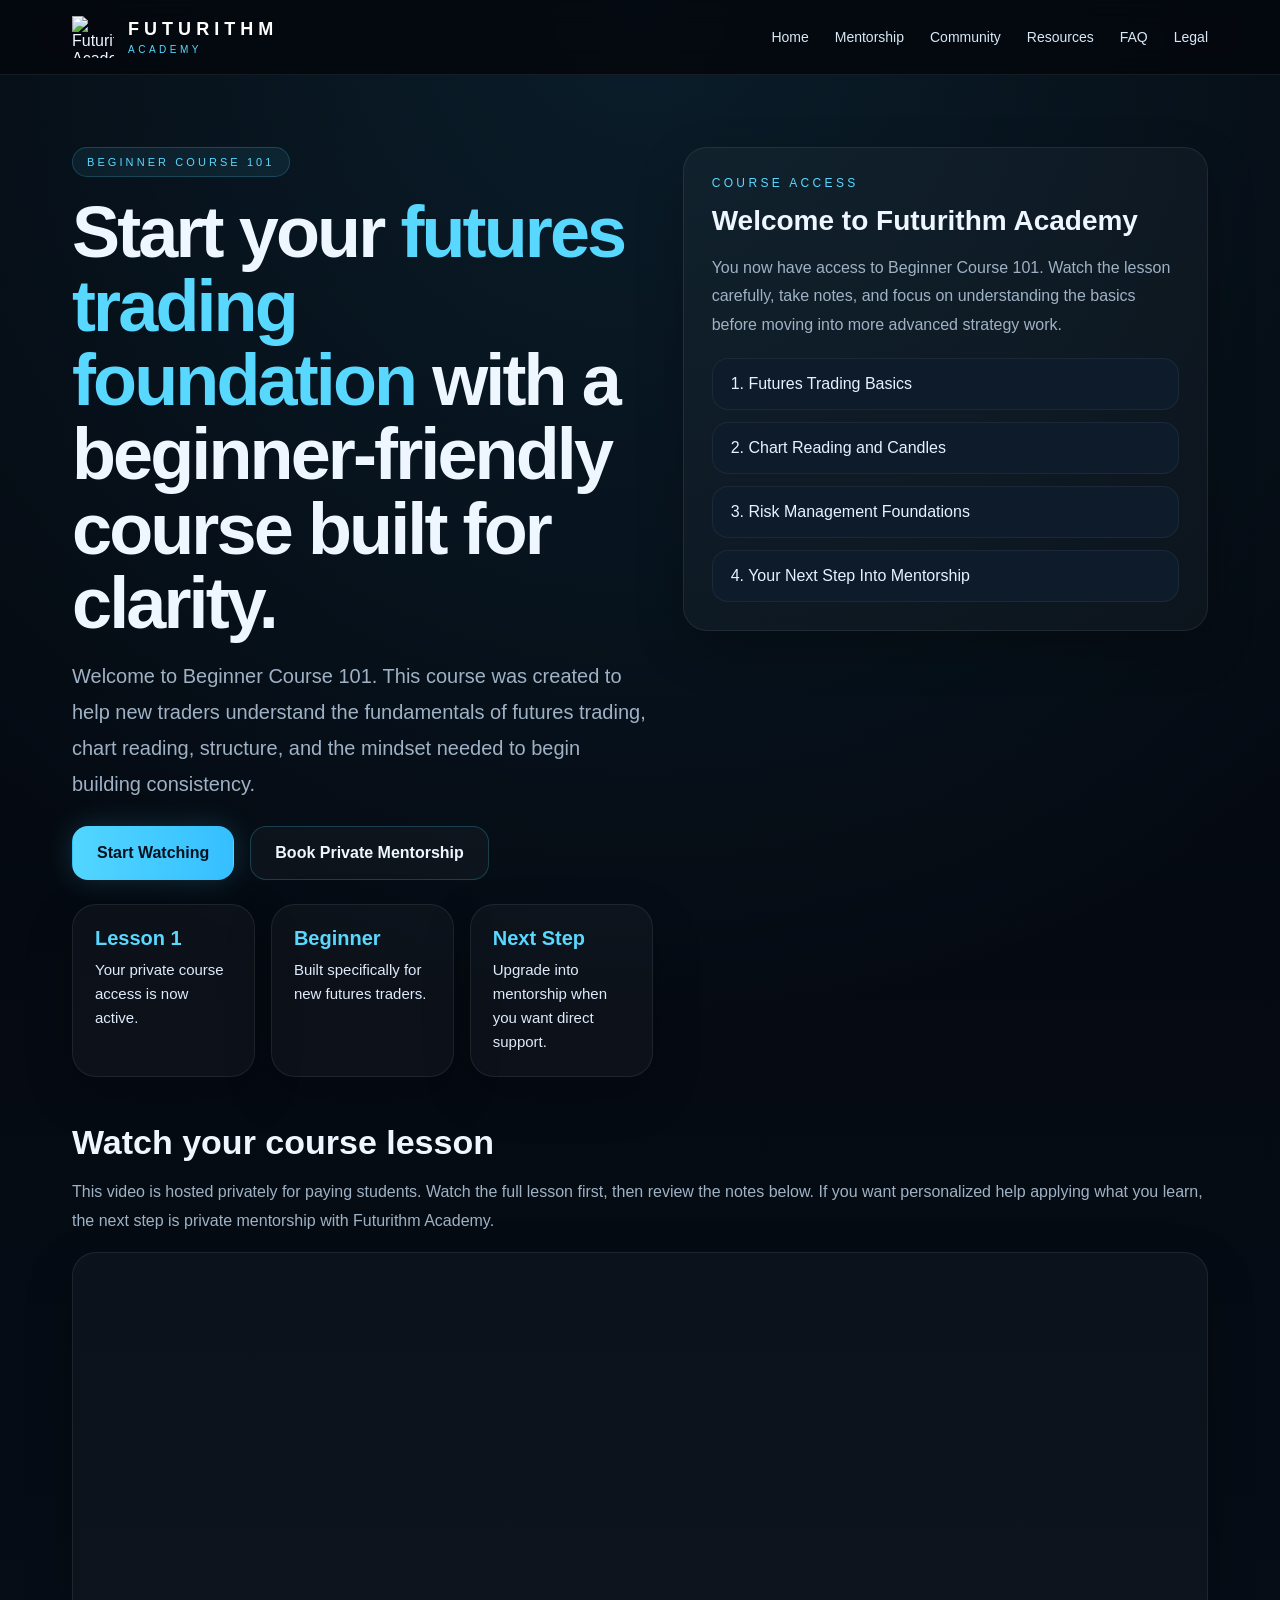
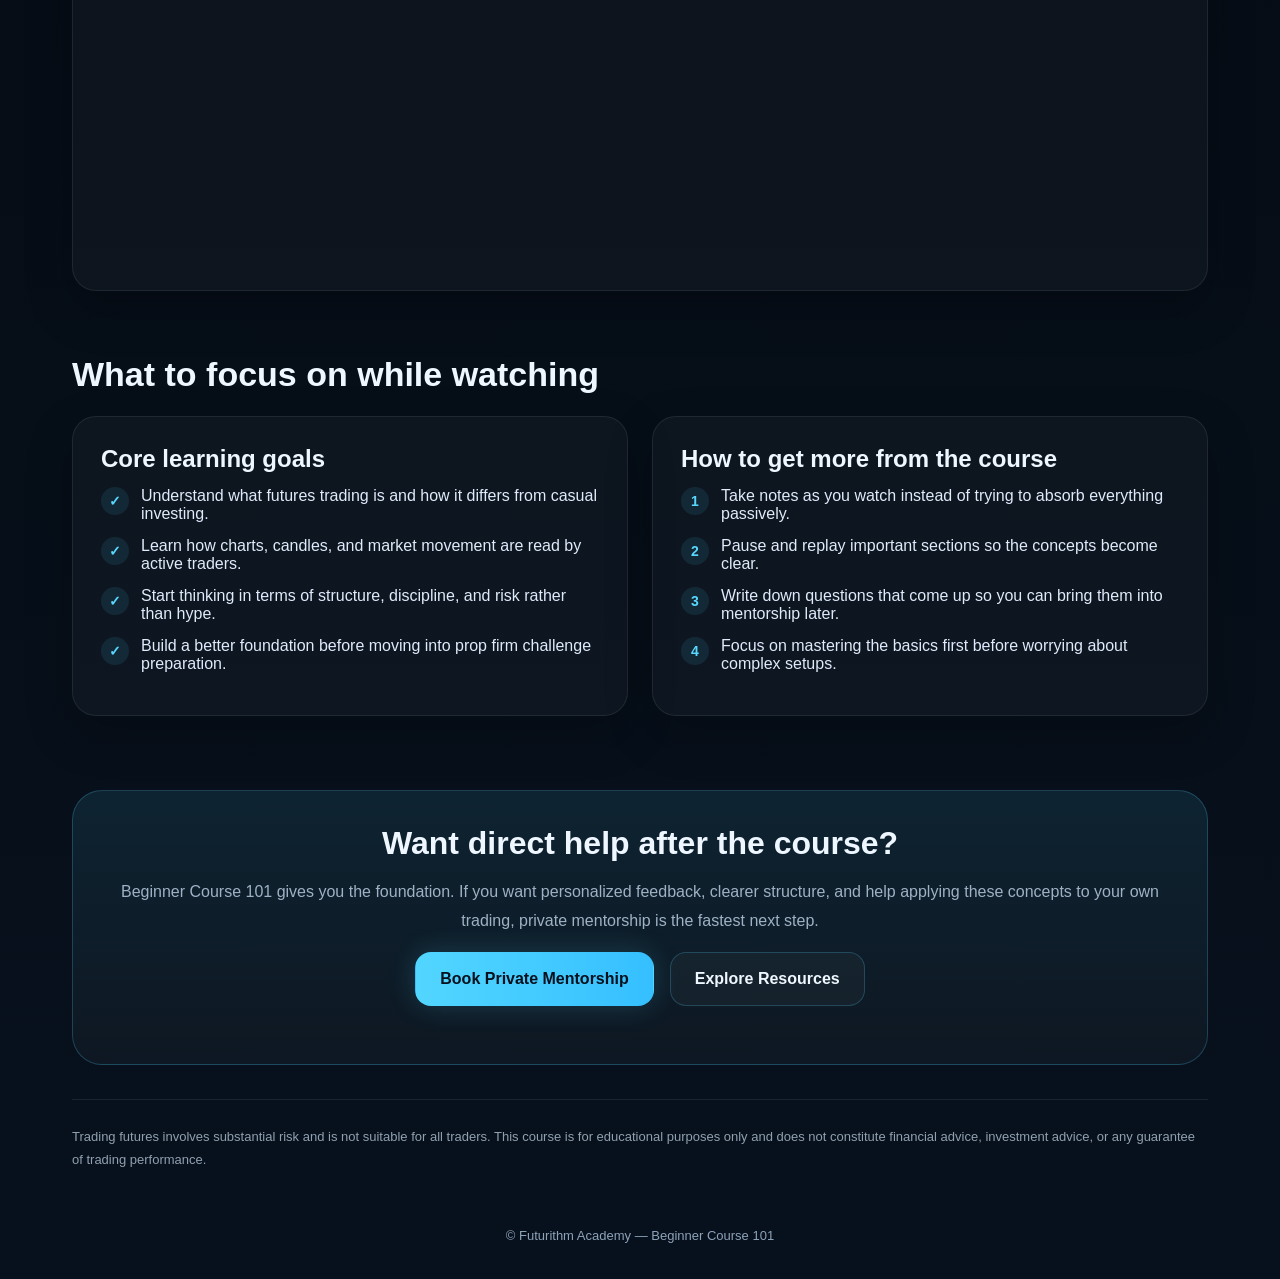
==== course-beginner.html @ 831f8dbb "Add files via upload" ====
<!DOCTYPE html>
<html lang="en">
<head>
  <meta charset="UTF-8" />
  <meta name="viewport" content="width=device-width, initial-scale=1.0" />
  <title>Futurithm Academy | Beginner Course 101</title>
  <meta name="description" content="Beginner Course 101 by Futurithm Academy. Start learning futures trading foundations, chart basics, and the structure needed to progress with confidence." />
  <style>
    :root{
      --bg:#04070d;
      --bg2:#07111d;
      --text:#eef6ff;
      --muted:#9fb2c5;
      --accent:#59d8ff;
      --accent2:#35bfff;
      --btn:#52d6ff;
      --btnText:#07111d;
    }
    *{box-sizing:border-box}
    body{
      margin:0;
      font-family: Inter, Arial, Helvetica, sans-serif;
      color:var(--text);
      background:
        radial-gradient(circle at top, rgba(53,191,255,.12), transparent 35%),
        linear-gradient(180deg, var(--bg), var(--bg2));
    }
    a{text-decoration:none;color:inherit}
    .container{max-width:1180px;margin:0 auto;padding:0 22px}
    .site-header{
      position:sticky;top:0;z-index:10;
      border-bottom:1px solid rgba(255,255,255,.08);
      background:rgba(4,7,13,.86);
      backdrop-filter: blur(12px);
    }
    .header-inner{display:flex;align-items:center;justify-content:space-between;min-height:74px}
    .brand{display:flex;align-items:center;gap:14px}
    .brand-mark{width:42px;height:42px;object-fit:contain;display:block}
    .brand-title{font-size:18px;font-weight:700;letter-spacing:.28em;color:#fff}
    .brand-sub{font-size:10px;letter-spacing:.35em;color:var(--accent);margin-top:4px;text-transform:uppercase}
    .nav{display:flex;gap:26px;font-size:14px;color:#d9e8f7}
    .hero{padding:72px 0 28px;display:grid;grid-template-columns:1.05fr .95fr;gap:30px;align-items:start}
    .eyebrow{
      display:inline-flex;border:1px solid rgba(82,214,255,.2);background:rgba(82,214,255,.08);
      border-radius:999px;padding:8px 14px;color:var(--accent);text-transform:uppercase;
      letter-spacing:.28em;font-size:11px;margin-bottom:18px;
    }
    h1{font-size:clamp(38px,6vw,72px);line-height:1.03;letter-spacing:-.04em;margin:0 0 18px;max-width:780px}
    .gradient-text{color:var(--accent)}
    .lead{font-size:20px;line-height:1.8;color:var(--muted);max-width:760px;margin:0 0 24px}
    .hero-actions{display:flex;gap:16px;flex-wrap:wrap;margin:0 0 24px}
    .btn{
      display:inline-flex;align-items:center;justify-content:center;min-height:54px;padding:0 24px;border-radius:16px;
      font-weight:700;transition:.18s ease;cursor:pointer;border:1px solid transparent;
    }
    .btn-primary{background:linear-gradient(90deg,var(--btn),var(--accent2));color:var(--btnText);box-shadow:0 0 28px rgba(82,214,255,.18)}
    .btn-secondary{border-color:rgba(82,214,255,.22);background:rgba(255,255,255,.03);color:var(--text)}
    .hero-stats{display:grid;grid-template-columns:repeat(3,minmax(0,1fr));gap:16px;max-width:720px}
    .stat,.panel,.box,.video-wrap{
      border:1px solid rgba(255,255,255,.08);background:rgba(255,255,255,.03);border-radius:24px;
      box-shadow:0 18px 48px rgba(0,0,0,.24);
    }
    .stat{padding:22px}
    .kpi{color:var(--accent);font-weight:800;font-size:20px;margin-bottom:8px}
    .small{color:#dfeafb;line-height:1.6;font-size:15px}
    .panel{padding:28px}
    .label{color:var(--accent);text-transform:uppercase;letter-spacing:.28em;font-size:12px;margin-bottom:14px}
    .panel h2{margin:0 0 14px;font-size:28px;line-height:1.2}
    .panel p,.section-text,.cta p{color:var(--muted);line-height:1.8}
    .lesson-list{display:grid;gap:12px;margin-top:18px}
    .lesson{background:#0d1b2b;border:1px solid rgba(255,255,255,.06);border-radius:16px;padding:16px 18px;color:#e6f3ff}
    .section{padding:18px 0 46px}
    .video-wrap{overflow:hidden;margin-top:16px}
    .video{aspect-ratio:16/9;width:100%;border:0;display:block}
    .section-title{font-size:34px;margin:0 0 12px}
    .grid{display:grid;grid-template-columns:1fr 1fr;gap:24px;margin-top:22px}
    .box{padding:28px}
    .box h3{margin:0 0 14px;font-size:24px}
    .check{display:flex;gap:12px;align-items:flex-start;margin:14px 0;color:#dfeafb}
    .check b{
      width:28px;height:28px;border-radius:999px;display:grid;place-items:center;
      background:rgba(82,214,255,.1);color:var(--accent);font-size:14px;flex:0 0 28px;
    }
    .cta{
      margin-top:28px;padding:34px;border-radius:30px;border:1px solid rgba(82,214,255,.22);
      background:linear-gradient(180deg, rgba(82,214,255,.10), rgba(255,255,255,.03));text-align:center;
    }
    .cta h3{margin:0 0 10px;font-size:32px}
    .disclaimer{color:#91a0af;font-size:13px;line-height:1.75;border-top:1px solid rgba(255,255,255,.08);padding:26px 0 40px;margin-top:34px}
    footer{padding:16px 0 36px;color:#8ea2b8;text-align:center;font-size:13px}
    @media (max-width: 1020px){.hero,.grid{grid-template-columns:1fr}.hero-stats{grid-template-columns:1fr 1fr 1fr}}
    @media (max-width: 720px){.container{padding:0 16px}.nav{display:none}.hero{padding-top:52px}.lead{font-size:18px}.hero-actions{flex-direction:column}.btn{width:100%}.hero-stats{grid-template-columns:1fr}}
  </style>
</head>
<body>
  <header class="site-header">
    <div class="container header-inner">
      <a class="brand" href="index.html">
        <img class="brand-mark" src="images/futurithm-icon.png" alt="Futurithm Academy logo" />
        <div>
          <div class="brand-title">FUTURITHM</div>
          <div class="brand-sub">Academy</div>
        </div>
      </a>
      <nav class="nav">
        <a href="index.html">Home</a>
        <a href="mentorship.html">Mentorship</a>
        <a href="community.html">Community</a>
        <a href="resources.html">Resources</a>
        <a href="faq.html">FAQ</a>
        <a href="legal.html">Legal</a>
      </nav>
    </div>
  </header>

  <main class="container">
    <section class="hero">
      <div>
        <div class="eyebrow">Beginner Course 101</div>
        <h1>Start your <span class="gradient-text">futures trading foundation</span> with a beginner-friendly course built for clarity.</h1>
        <p class="lead">
          Welcome to Beginner Course 101. This course was created to help new traders understand the
          fundamentals of futures trading, chart reading, structure, and the mindset needed to begin
          building consistency.
        </p>
        <div class="hero-actions">
          <a class="btn btn-primary" href="#watch">Start Watching</a>
          <a class="btn btn-secondary" href="mentorship.html">Book Private Mentorship</a>
        </div>

        <div class="hero-stats">
          <div class="stat">
            <div class="kpi">Lesson 1</div>
            <div class="small">Your private course access is now active.</div>
          </div>
          <div class="stat">
            <div class="kpi">Beginner</div>
            <div class="small">Built specifically for new futures traders.</div>
          </div>
          <div class="stat">
            <div class="kpi">Next Step</div>
            <div class="small">Upgrade into mentorship when you want direct support.</div>
          </div>
        </div>
      </div>

      <div class="panel">
        <div class="label">Course Access</div>
        <h2>Welcome to Futurithm Academy</h2>
        <p>
          You now have access to Beginner Course 101. Watch the lesson carefully, take notes,
          and focus on understanding the basics before moving into more advanced strategy work.
        </p>
        <div class="lesson-list">
          <div class="lesson">1. Futures Trading Basics</div>
          <div class="lesson">2. Chart Reading and Candles</div>
          <div class="lesson">3. Risk Management Foundations</div>
          <div class="lesson">4. Your Next Step Into Mentorship</div>
        </div>
      </div>
    </section>

    <section id="watch" class="section">
      <h2 class="section-title">Watch your course lesson</h2>
      <p class="section-text">
        This video is hosted privately for paying students. Watch the full lesson first, then review
        the notes below. If you want personalized help applying what you learn, the next step is
        private mentorship with Futurithm Academy.
      </p>

      <div class="video-wrap">
        <iframe
          class="video"
          src="https://www.youtube.com/embed/JnYY-AIYPNA"
          title="Beginner Course 101"
          allow="accelerometer; autoplay; clipboard-write; encrypted-media; gyroscope; picture-in-picture; web-share"
          allowfullscreen>
        </iframe>
      </div>
    </section>

    <section class="section">
      <h2 class="section-title">What to focus on while watching</h2>
      <div class="grid">
        <div class="box">
          <h3>Core learning goals</h3>
          <div class="check"><b>✓</b><div>Understand what futures trading is and how it differs from casual investing.</div></div>
          <div class="check"><b>✓</b><div>Learn how charts, candles, and market movement are read by active traders.</div></div>
          <div class="check"><b>✓</b><div>Start thinking in terms of structure, discipline, and risk rather than hype.</div></div>
          <div class="check"><b>✓</b><div>Build a better foundation before moving into prop firm challenge preparation.</div></div>
        </div>
        <div class="box">
          <h3>How to get more from the course</h3>
          <div class="check"><b>1</b><div>Take notes as you watch instead of trying to absorb everything passively.</div></div>
          <div class="check"><b>2</b><div>Pause and replay important sections so the concepts become clear.</div></div>
          <div class="check"><b>3</b><div>Write down questions that come up so you can bring them into mentorship later.</div></div>
          <div class="check"><b>4</b><div>Focus on mastering the basics first before worrying about complex setups.</div></div>
        </div>
      </div>
    </section>

    <section class="cta">
      <h3>Want direct help after the course?</h3>
      <p>
        Beginner Course 101 gives you the foundation. If you want personalized feedback, clearer structure,
        and help applying these concepts to your own trading, private mentorship is the fastest next step.
      </p>
      <div class="hero-actions" style="justify-content:center;margin-top:0">
        <a class="btn btn-primary" href="mentorship.html">Book Private Mentorship</a>
        <a class="btn btn-secondary" href="resources.html">Explore Resources</a>
      </div>
    </section>

    <div class="disclaimer">
      Trading futures involves substantial risk and is not suitable for all traders. This course is for
      educational purposes only and does not constitute financial advice, investment advice, or any
      guarantee of trading performance.
    </div>
  </main>

  <footer>
    © Futurithm Academy — Beginner Course 101
  </footer>
</body>
</html>
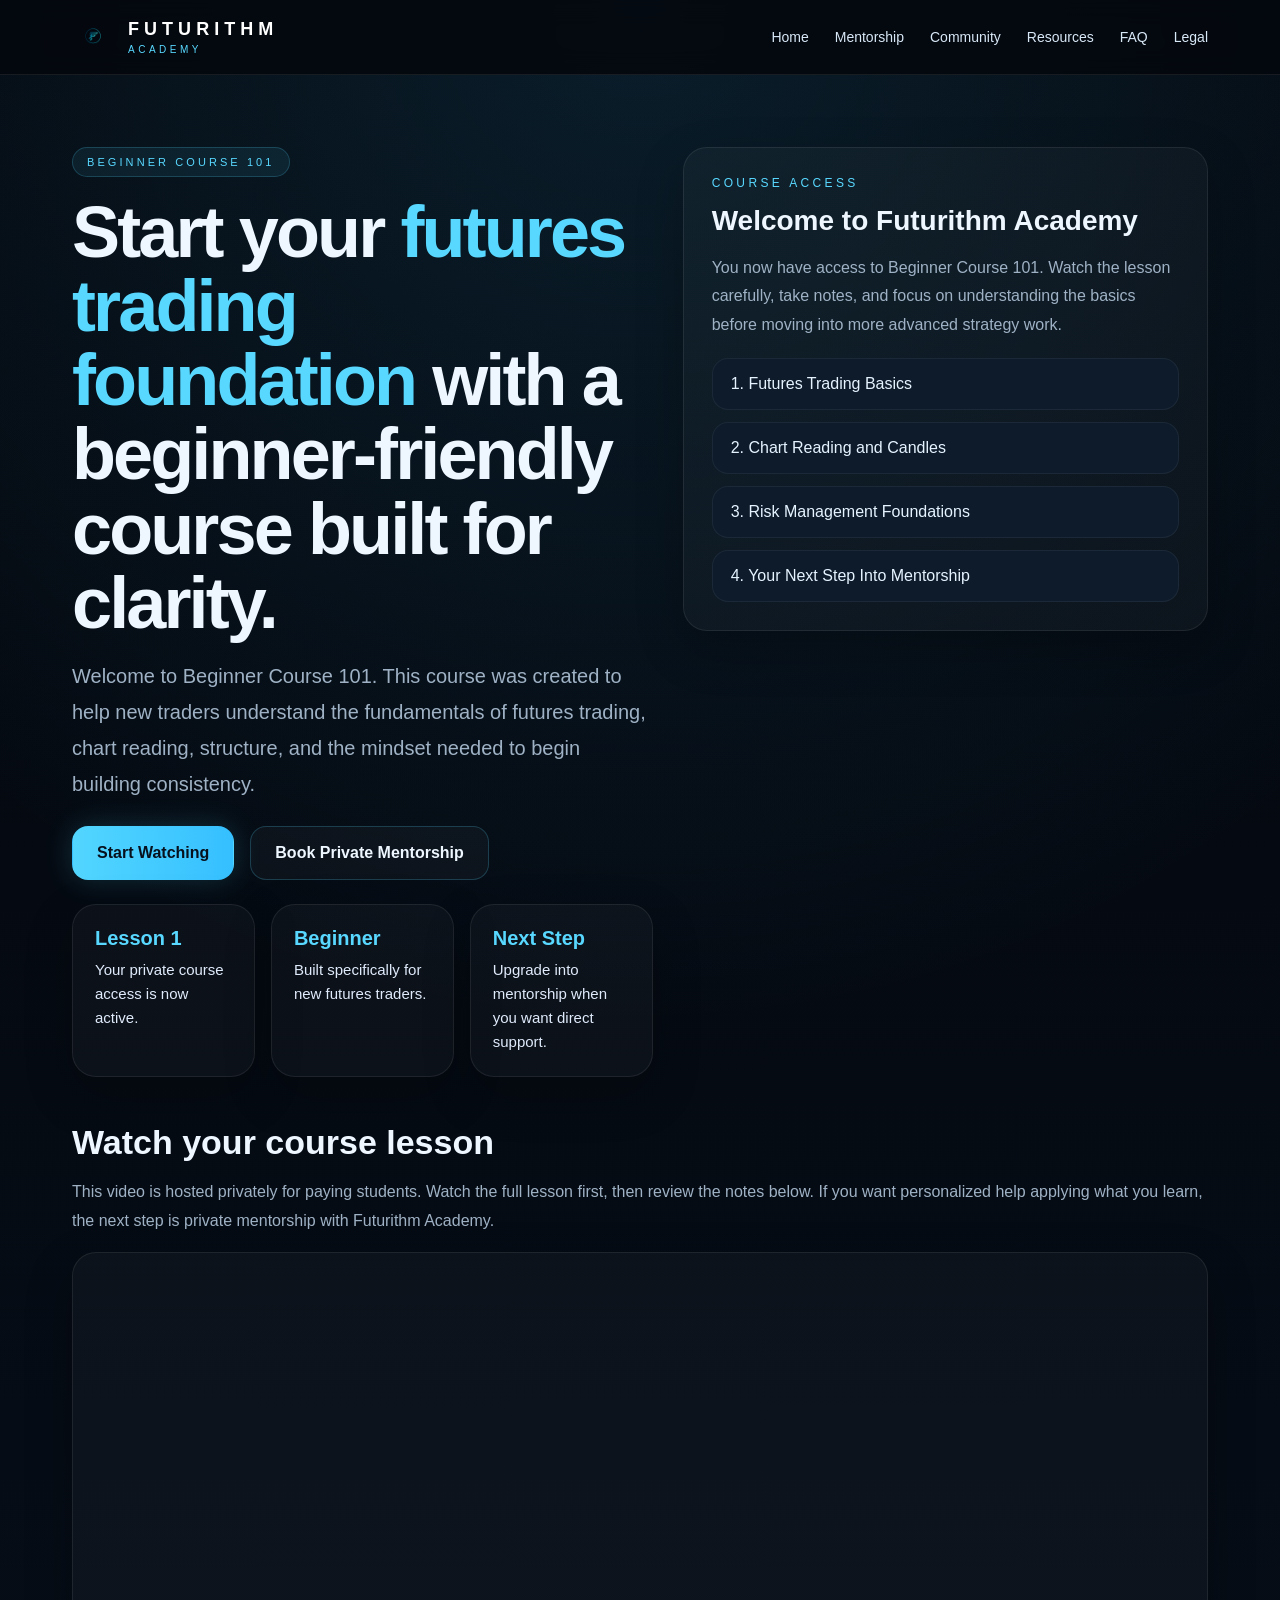
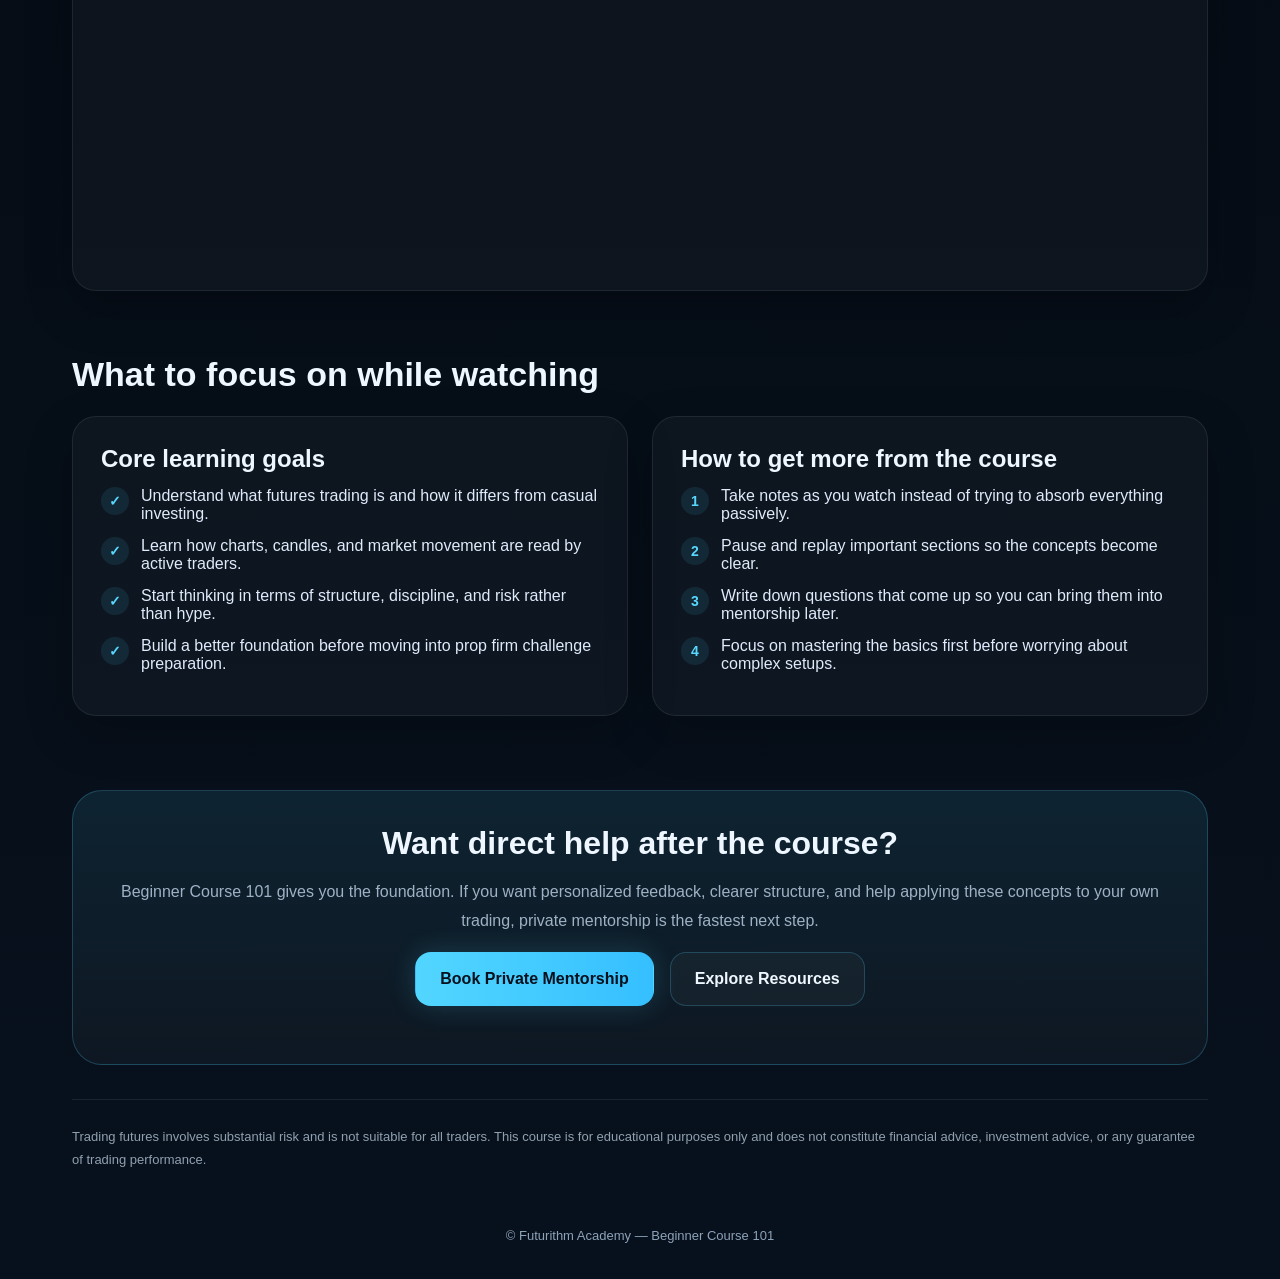
==== commit 1b0e1c6e: "Update course-beginner.html" ====
--- a/course-beginner.html
+++ b/course-beginner.html
@@ -96,7 +96,7 @@
   <header class="site-header">
     <div class="container header-inner">
       <a class="brand" href="index.html">
-        <img class="brand-mark" src="images/futurithm-icon.png" alt="Futurithm Academy logo" />
+        <img class="brand-mark" src="images/futurithm-logo.png" alt="Futurithm Academy logo" />
         <div>
           <div class="brand-title">FUTURITHM</div>
           <div class="brand-sub">Academy</div>
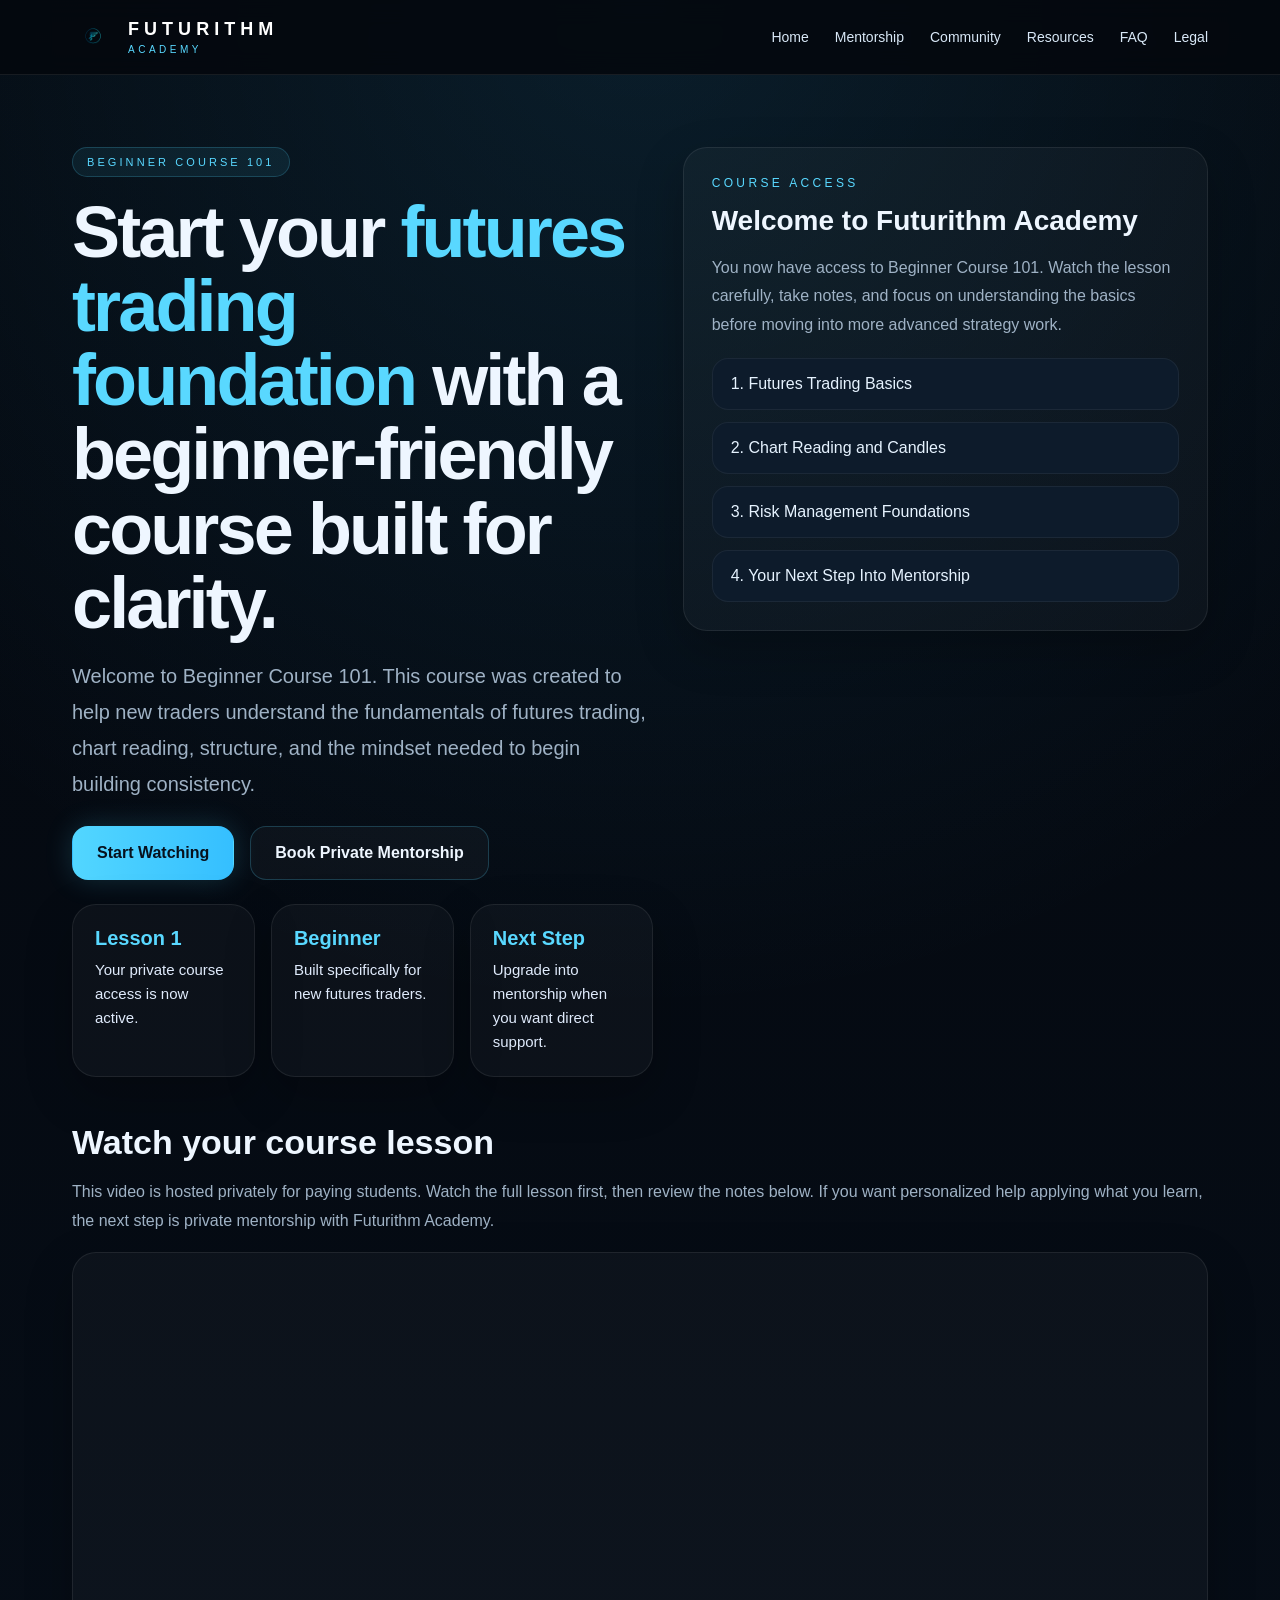
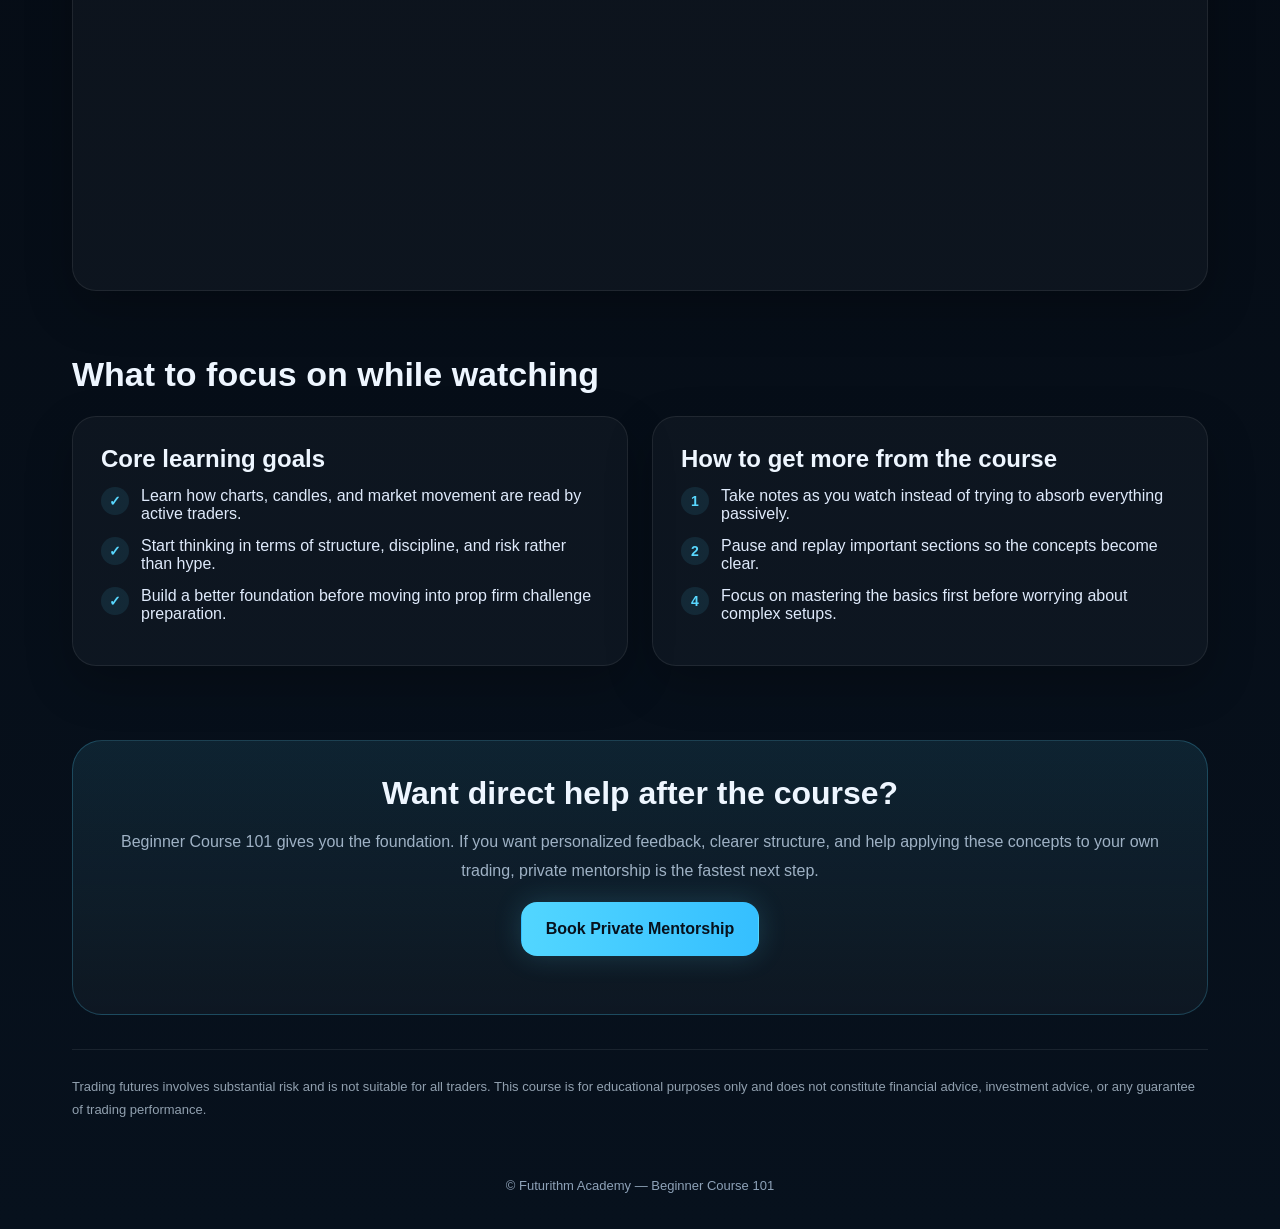
==== commit cf685dd1: "Update course-beginner.html" ====
--- a/course-beginner.html
+++ b/course-beginner.html
@@ -184,7 +184,6 @@
       <div class="grid">
         <div class="box">
           <h3>Core learning goals</h3>
-          <div class="check"><b>✓</b><div>Understand what futures trading is and how it differs from casual investing.</div></div>
           <div class="check"><b>✓</b><div>Learn how charts, candles, and market movement are read by active traders.</div></div>
           <div class="check"><b>✓</b><div>Start thinking in terms of structure, discipline, and risk rather than hype.</div></div>
           <div class="check"><b>✓</b><div>Build a better foundation before moving into prop firm challenge preparation.</div></div>
@@ -193,7 +192,6 @@
           <h3>How to get more from the course</h3>
           <div class="check"><b>1</b><div>Take notes as you watch instead of trying to absorb everything passively.</div></div>
           <div class="check"><b>2</b><div>Pause and replay important sections so the concepts become clear.</div></div>
-          <div class="check"><b>3</b><div>Write down questions that come up so you can bring them into mentorship later.</div></div>
           <div class="check"><b>4</b><div>Focus on mastering the basics first before worrying about complex setups.</div></div>
         </div>
       </div>
@@ -207,7 +205,6 @@
       </p>
       <div class="hero-actions" style="justify-content:center;margin-top:0">
         <a class="btn btn-primary" href="mentorship.html">Book Private Mentorship</a>
-        <a class="btn btn-secondary" href="resources.html">Explore Resources</a>
       </div>
     </section>
 
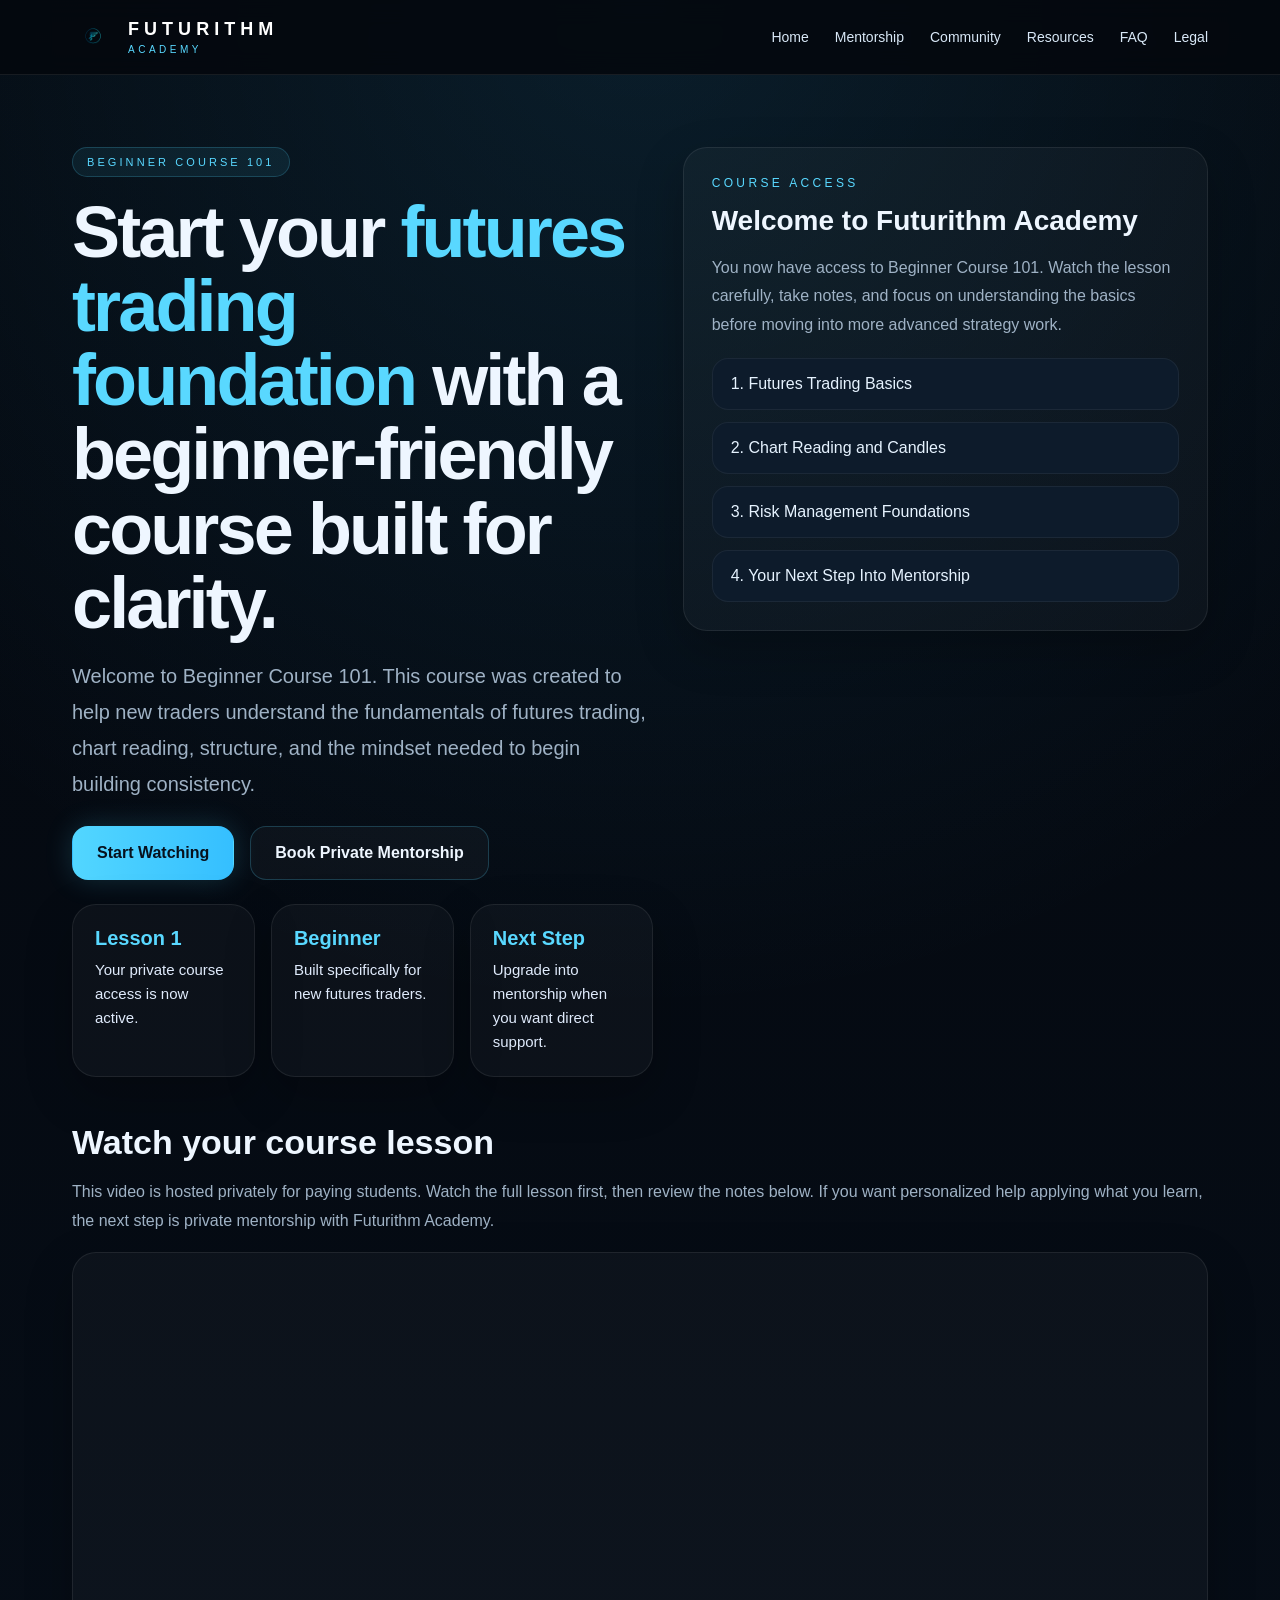
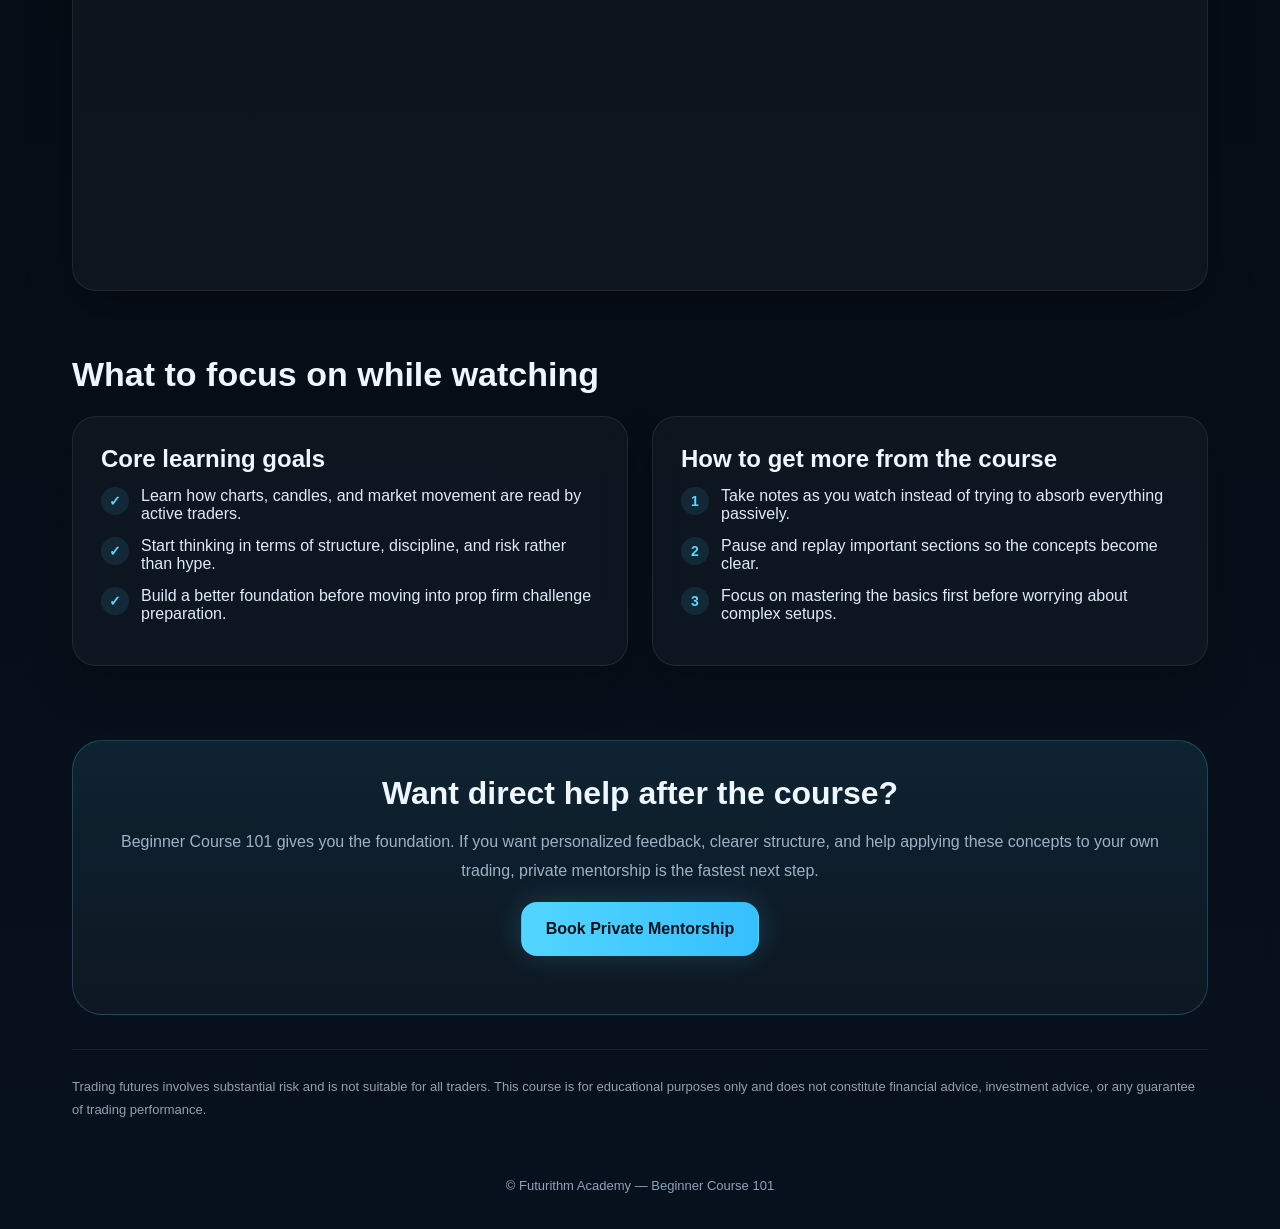
==== commit 3aa58b78: "Update course-beginner.html" ====
--- a/course-beginner.html
+++ b/course-beginner.html
@@ -192,7 +192,7 @@
           <h3>How to get more from the course</h3>
           <div class="check"><b>1</b><div>Take notes as you watch instead of trying to absorb everything passively.</div></div>
           <div class="check"><b>2</b><div>Pause and replay important sections so the concepts become clear.</div></div>
-          <div class="check"><b>4</b><div>Focus on mastering the basics first before worrying about complex setups.</div></div>
+          <div class="check"><b>3</b><div>Focus on mastering the basics first before worrying about complex setups.</div></div>
         </div>
       </div>
     </section>
